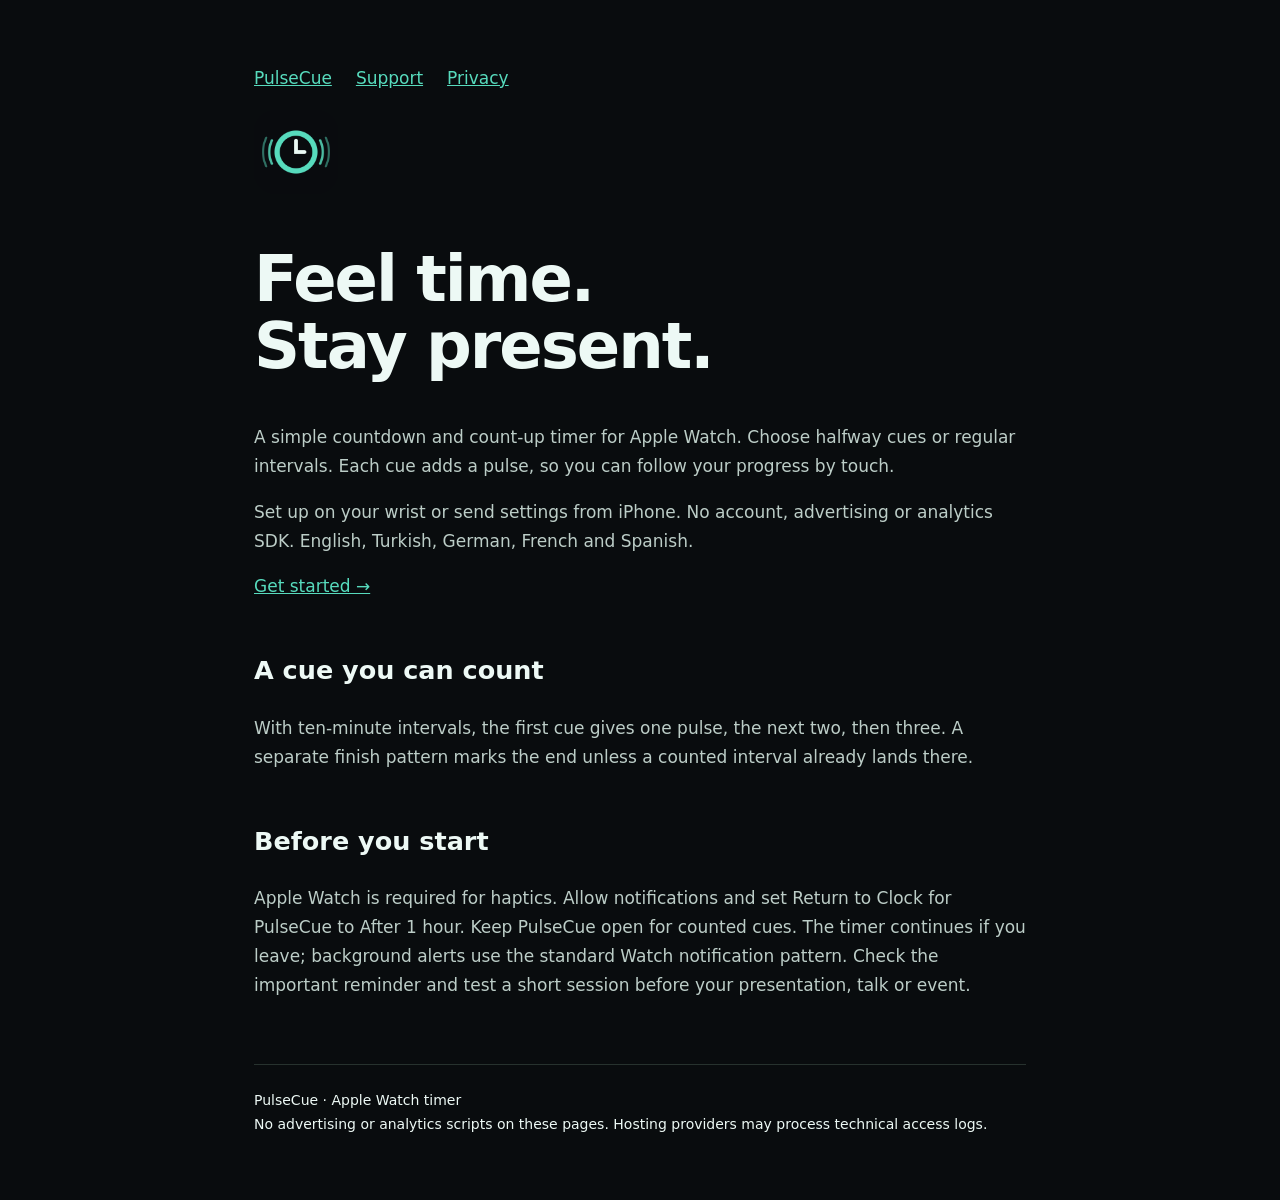
==== index.html @ 67a8d963 "Publish PulseCue support and privacy pages" ====
<!doctype html><html lang="en"><meta charset="utf-8"><meta name="viewport" content="width=device-width,initial-scale=1"><title>Feel time. Stay present. · PulseCue</title><meta name="description" content="PulseCue Apple Watch timer support and privacy information."><link rel="stylesheet" href="style.css"><main><nav><a href="./">PulseCue</a><a href="support.html">Support</a><a href="privacy.html">Privacy</a></nav><p><img src="icon.png" alt="PulseCue app icon"></p><h1>Feel time.<br>Stay present.</h1><p>A simple countdown and count-up timer for Apple Watch. Choose halfway cues or regular intervals. Each cue adds a pulse, so you can follow your progress by touch.</p><p>Set up on your wrist or send settings from iPhone. No account, advertising or analytics SDK. English, Turkish, German, French and Spanish.</p><p><a href="support.html">Get started →</a></p><h2>A cue you can count</h2><p>With ten-minute intervals, the first cue gives one pulse, the next two, then three. A separate finish pattern marks the end unless a counted interval already lands there.</p><h2>Before you start</h2><p>Apple Watch is required for haptics. Allow notifications and set Return to Clock for PulseCue to After 1 hour. Keep PulseCue open for counted cues. The timer continues if you leave; background alerts use the standard Watch notification pattern. Check the important reminder and test a short session before your presentation, talk or event.</p><footer>PulseCue · Apple Watch timer<br>No advertising or analytics scripts on these pages. Hosting providers may process technical access logs.</footer></main></html>
---- style.css ----
*{box-sizing:border-box}body{margin:0;background:#090c0e;color:#edf9f5;font:17px/1.7 system-ui,sans-serif}main{max-width:820px;margin:auto;padding:64px 24px}nav{display:flex;gap:24px;flex-wrap:wrap}a{color:#57dbbd}h1{font-size:clamp(36px,6vw,64px);line-height:1.05;letter-spacing:-2px}h2{margin-top:48px}p,li{color:#bccdc7}img{width:84px;border-radius:22px}footer{border-top:1px solid #27322e;margin-top:64px;padding-top:24px;font-size:14px}summary{cursor:pointer;font-weight:600}details{padding:20px 0;border-bottom:1px solid #27322e}
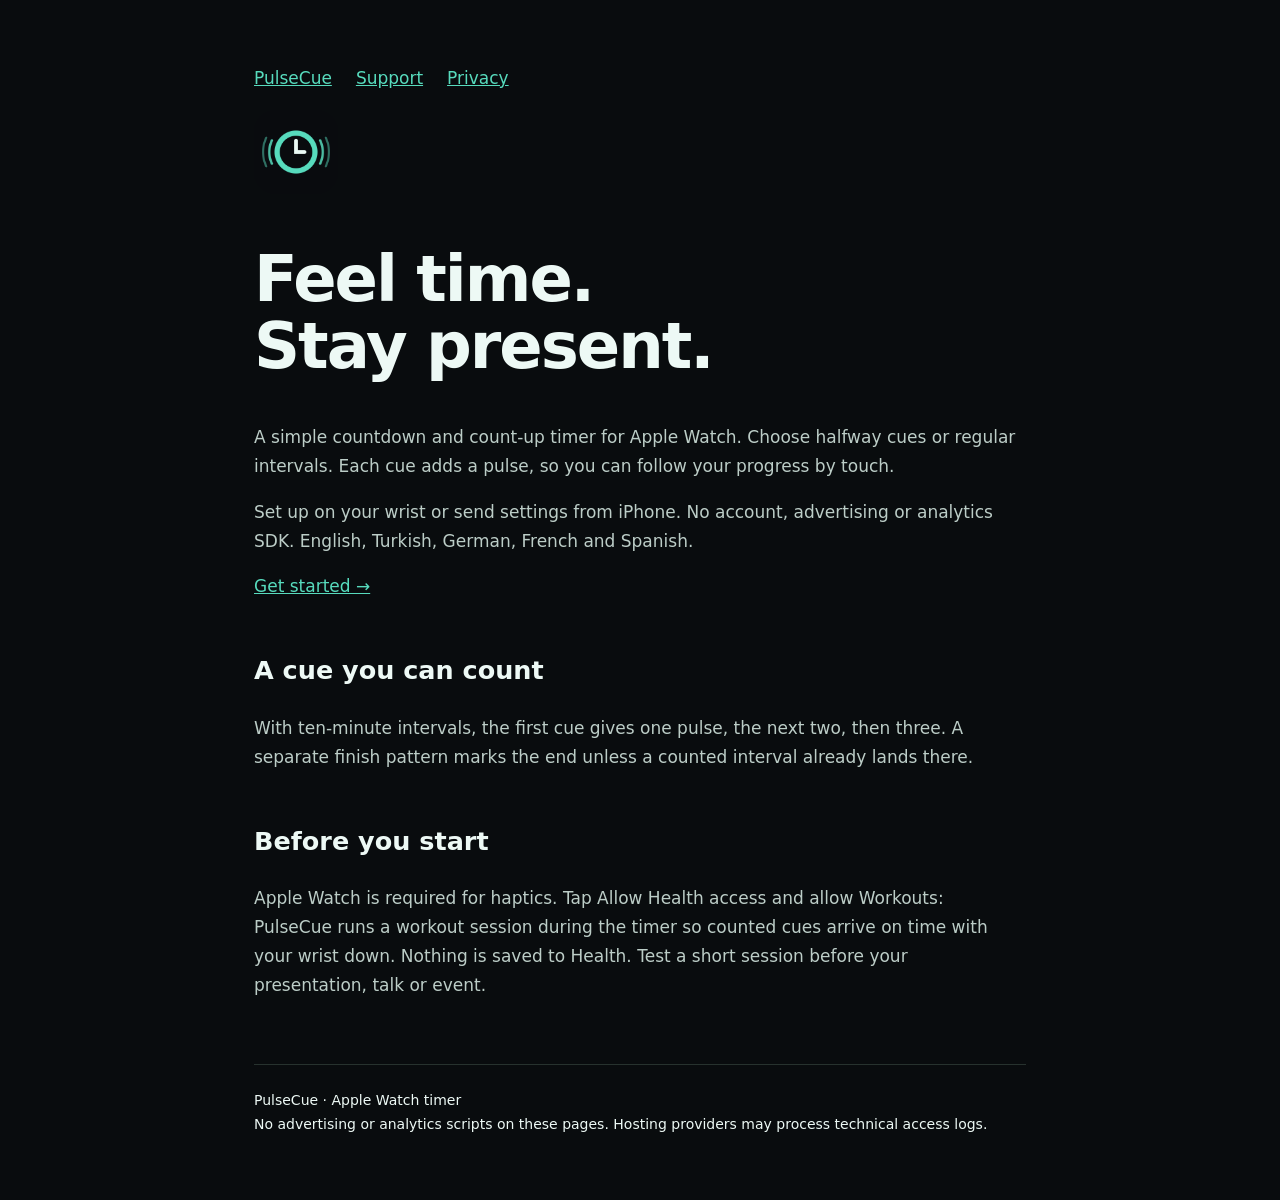
==== commit 84bcd543: "Describe workout session and Health access for wrist-down cues" ====
--- a/index.html
+++ b/index.html
@@ -1 +1 @@
-<!doctype html><html lang="en"><meta charset="utf-8"><meta name="viewport" content="width=device-width,initial-scale=1"><title>Feel time. Stay present. · PulseCue</title><meta name="description" content="PulseCue Apple Watch timer support and privacy information."><link rel="stylesheet" href="style.css"><main><nav><a href="./">PulseCue</a><a href="support.html">Support</a><a href="privacy.html">Privacy</a></nav><p><img src="icon.png" alt="PulseCue app icon"></p><h1>Feel time.<br>Stay present.</h1><p>A simple countdown and count-up timer for Apple Watch. Choose halfway cues or regular intervals. Each cue adds a pulse, so you can follow your progress by touch.</p><p>Set up on your wrist or send settings from iPhone. No account, advertising or analytics SDK. English, Turkish, German, French and Spanish.</p><p><a href="support.html">Get started →</a></p><h2>A cue you can count</h2><p>With ten-minute intervals, the first cue gives one pulse, the next two, then three. A separate finish pattern marks the end unless a counted interval already lands there.</p><h2>Before you start</h2><p>Apple Watch is required for haptics. Allow notifications and set Return to Clock for PulseCue to After 1 hour. Keep PulseCue open for counted cues. The timer continues if you leave; background alerts use the standard Watch notification pattern. Check the important reminder and test a short session before your presentation, talk or event.</p><footer>PulseCue · Apple Watch timer<br>No advertising or analytics scripts on these pages. Hosting providers may process technical access logs.</footer></main></html>+<!doctype html><html lang="en"><meta charset="utf-8"><meta name="viewport" content="width=device-width,initial-scale=1"><title>Feel time. Stay present. · PulseCue</title><meta name="description" content="PulseCue Apple Watch timer support and privacy information."><link rel="stylesheet" href="style.css"><main><nav><a href="./">PulseCue</a><a href="support.html">Support</a><a href="privacy.html">Privacy</a></nav><p><img src="icon.png" alt="PulseCue app icon"></p><h1>Feel time.<br>Stay present.</h1><p>A simple countdown and count-up timer for Apple Watch. Choose halfway cues or regular intervals. Each cue adds a pulse, so you can follow your progress by touch.</p><p>Set up on your wrist or send settings from iPhone. No account, advertising or analytics SDK. English, Turkish, German, French and Spanish.</p><p><a href="support.html">Get started →</a></p><h2>A cue you can count</h2><p>With ten-minute intervals, the first cue gives one pulse, the next two, then three. A separate finish pattern marks the end unless a counted interval already lands there.</p><h2>Before you start</h2><p>Apple Watch is required for haptics. Tap Allow Health access and allow Workouts: PulseCue runs a workout session during the timer so counted cues arrive on time with your wrist down. Nothing is saved to Health. Test a short session before your presentation, talk or event.</p><footer>PulseCue · Apple Watch timer<br>No advertising or analytics scripts on these pages. Hosting providers may process technical access logs.</footer></main></html>
